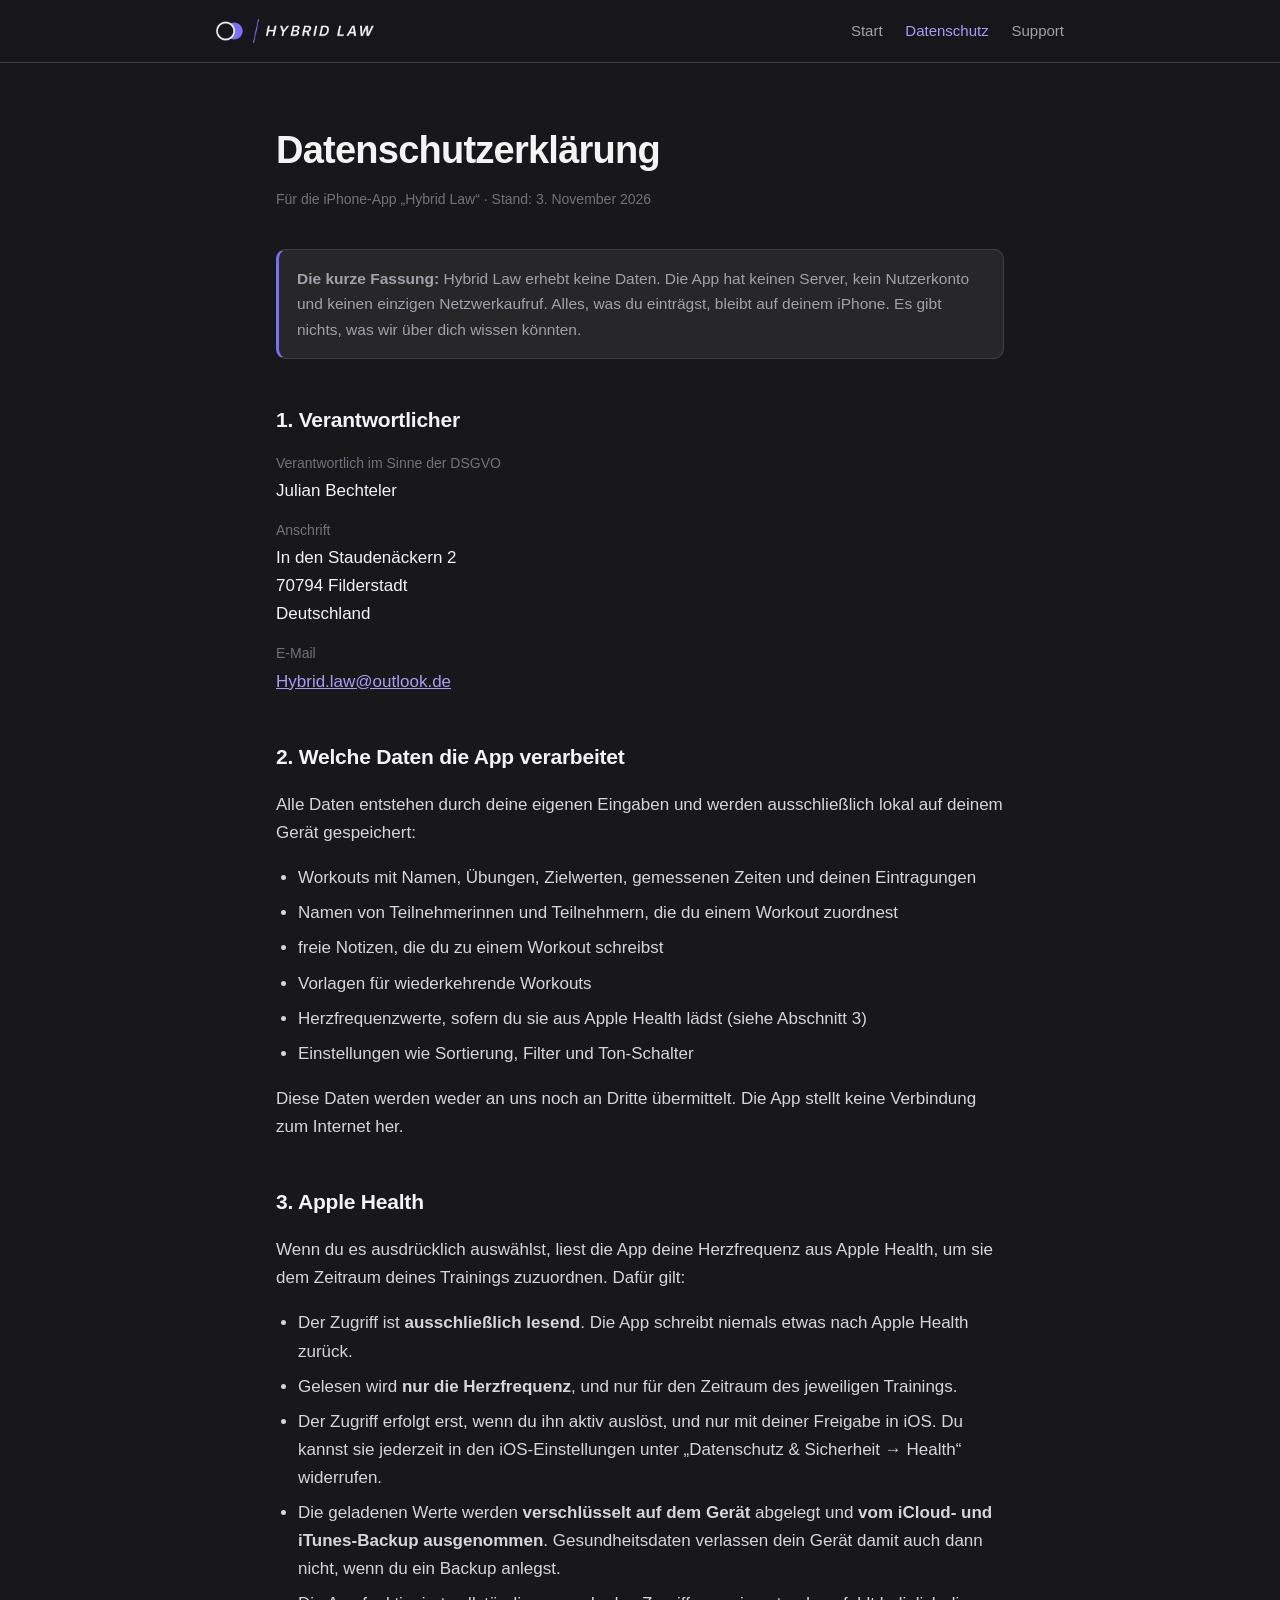
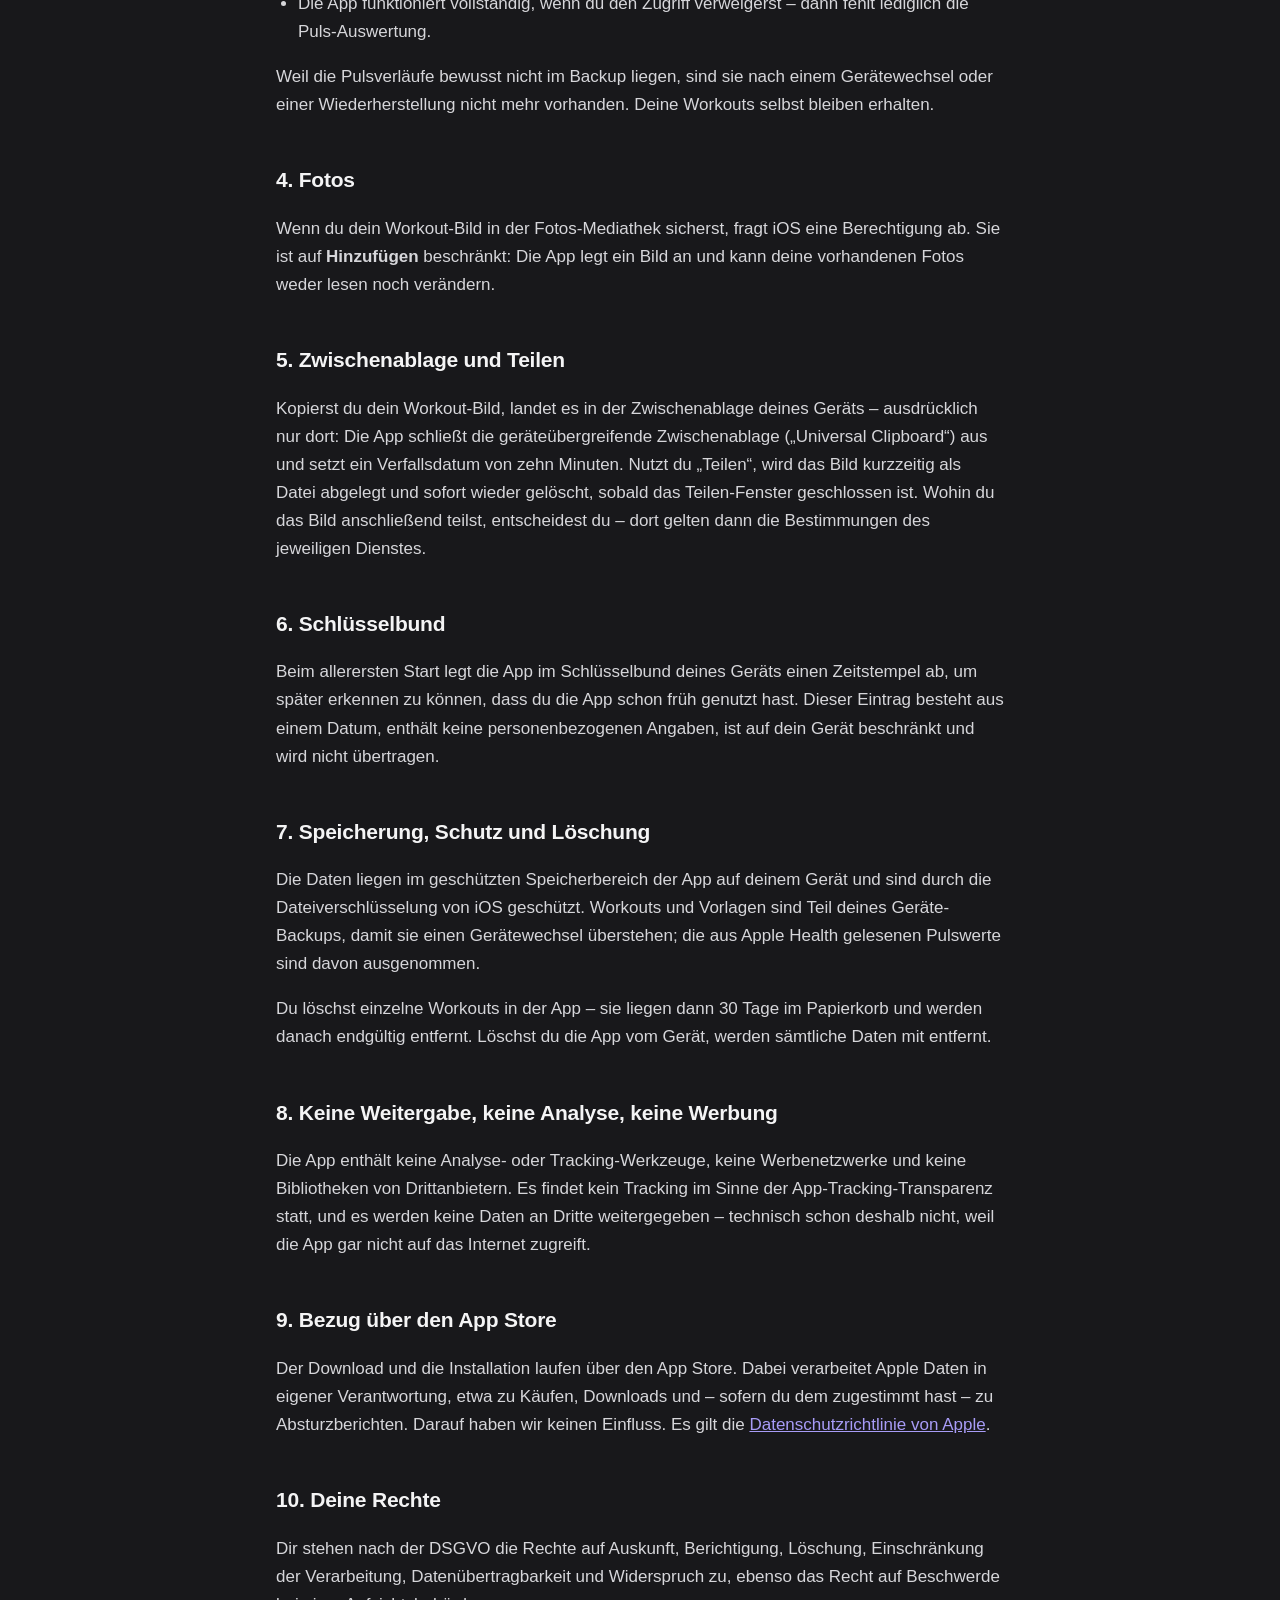
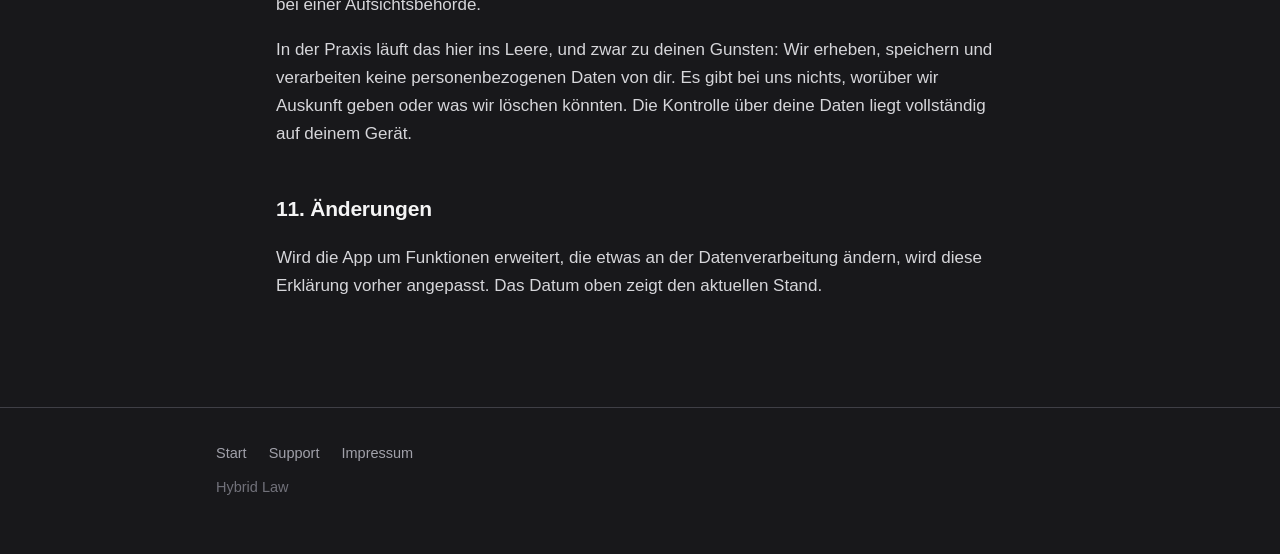
==== datenschutz.html @ 149b1d93 "Add files via upload" ====
<!doctype html>
<html lang="de">
<head>
<meta charset="utf-8">
<meta name="viewport" content="width=device-width, initial-scale=1">
<title>Datenschutzerklärung – Hybrid Law</title>
<meta name="description" content="Datenschutzerklärung der iPhone-App Hybrid Law. Die App erhebt keine Daten, hat keinen Server und kein Nutzerkonto.">
<!-- Hier steht die Anschrift des Verantwortlichen. Die Seite bleibt für jeden
     erreichbar, soll aber nicht in Suchergebnissen auftauchen - wie das Impressum. -->
<meta name="robots" content="noindex">
<meta name="theme-color" content="#18181b">
<link rel="stylesheet" href="style.css">
</head>
<body>

<header class="site">
  <div class="wrap">
    <a class="logo" href="index.html"><img src="logo.png" alt="Hybrid Law"></a>
    <nav class="site">
      <a href="index.html">Start</a>
      <a href="datenschutz.html" aria-current="page">Datenschutz</a>
      <a href="support.html">Support</a>
    </nav>
  </div>
</header>

<main class="page">
  <div class="wrap">

    <h1>Datenschutzerklärung</h1>
    <p class="updated">Für die iPhone-App „Hybrid Law“ · Stand: 3. November 2026</p>

    <div class="note">
      <strong>Die kurze Fassung:</strong> Hybrid Law erhebt keine Daten. Die App hat
      keinen Server, kein Nutzerkonto und keinen einzigen Netzwerkaufruf. Alles, was du
      einträgst, bleibt auf deinem iPhone. Es gibt nichts, was wir über dich wissen
      könnten.
    </div>

    <h2>1. Verantwortlicher</h2>
    <dl class="contact">
      <dt>Verantwortlich im Sinne der DSGVO</dt>
      <dd>Julian Bechteler</dd>
      <dt>Anschrift</dt>
      <dd>In den Staudenäckern 2<br>70794 Filderstadt<br>Deutschland</dd>
      <dt>E-Mail</dt>
      <dd><a href="mailto:Hybrid.law@outlook.de">Hybrid.law@outlook.de</a></dd>
    </dl>

    <h2>2. Welche Daten die App verarbeitet</h2>
    <p>
      Alle Daten entstehen durch deine eigenen Eingaben und werden ausschließlich lokal
      auf deinem Gerät gespeichert:
    </p>
    <ul>
      <li>Workouts mit Namen, Übungen, Zielwerten, gemessenen Zeiten und deinen Eintragungen</li>
      <li>Namen von Teilnehmerinnen und Teilnehmern, die du einem Workout zuordnest</li>
      <li>freie Notizen, die du zu einem Workout schreibst</li>
      <li>Vorlagen für wiederkehrende Workouts</li>
      <li>Herzfrequenzwerte, sofern du sie aus Apple Health lädst (siehe Abschnitt 3)</li>
      <li>Einstellungen wie Sortierung, Filter und Ton-Schalter</li>
    </ul>
    <p>
      Diese Daten werden weder an uns noch an Dritte übermittelt. Die App stellt keine
      Verbindung zum Internet her.
    </p>

    <h2>3. Apple Health</h2>
    <p>
      Wenn du es ausdrücklich auswählst, liest die App deine Herzfrequenz aus Apple
      Health, um sie dem Zeitraum deines Trainings zuzuordnen. Dafür gilt:
    </p>
    <ul>
      <li>Der Zugriff ist <strong>ausschließlich lesend</strong>. Die App schreibt niemals etwas nach Apple Health zurück.</li>
      <li>Gelesen wird <strong>nur die Herzfrequenz</strong>, und nur für den Zeitraum des jeweiligen Trainings.</li>
      <li>Der Zugriff erfolgt erst, wenn du ihn aktiv auslöst, und nur mit deiner Freigabe in iOS. Du kannst sie jederzeit in den iOS-Einstellungen unter „Datenschutz &amp; Sicherheit → Health“ widerrufen.</li>
      <li>Die geladenen Werte werden <strong>verschlüsselt auf dem Gerät</strong> abgelegt und <strong>vom iCloud- und iTunes-Backup ausgenommen</strong>. Gesundheitsdaten verlassen dein Gerät damit auch dann nicht, wenn du ein Backup anlegst.</li>
      <li>Die App funktioniert vollständig, wenn du den Zugriff verweigerst – dann fehlt lediglich die Puls-Auswertung.</li>
    </ul>
    <p>
      Weil die Pulsverläufe bewusst nicht im Backup liegen, sind sie nach einem
      Gerätewechsel oder einer Wiederherstellung nicht mehr vorhanden. Deine Workouts
      selbst bleiben erhalten.
    </p>

    <h2>4. Fotos</h2>
    <p>
      Wenn du dein Workout-Bild in der Fotos-Mediathek sicherst, fragt iOS eine
      Berechtigung ab. Sie ist auf <strong>Hinzufügen</strong> beschränkt: Die App legt
      ein Bild an und kann deine vorhandenen Fotos weder lesen noch verändern.
    </p>

    <h2>5. Zwischenablage und Teilen</h2>
    <p>
      Kopierst du dein Workout-Bild, landet es in der Zwischenablage deines Geräts –
      ausdrücklich nur dort: Die App schließt die geräteübergreifende Zwischenablage
      („Universal Clipboard“) aus und setzt ein Verfallsdatum von zehn Minuten. Nutzt du
      „Teilen“, wird das Bild kurzzeitig als Datei abgelegt und sofort wieder gelöscht,
      sobald das Teilen-Fenster geschlossen ist. Wohin du das Bild anschließend teilst,
      entscheidest du – dort gelten dann die Bestimmungen des jeweiligen Dienstes.
    </p>

    <h2>6. Schlüsselbund</h2>
    <p>
      Beim allerersten Start legt die App im Schlüsselbund deines Geräts einen
      Zeitstempel ab, um später erkennen zu können, dass du die App schon früh genutzt
      hast. Dieser Eintrag besteht aus einem Datum, enthält keine personenbezogenen
      Angaben, ist auf dein Gerät beschränkt und wird nicht übertragen.
    </p>

    <h2>7. Speicherung, Schutz und Löschung</h2>
    <p>
      Die Daten liegen im geschützten Speicherbereich der App auf deinem Gerät und sind
      durch die Dateiverschlüsselung von iOS geschützt. Workouts und Vorlagen sind Teil
      deines Geräte-Backups, damit sie einen Gerätewechsel überstehen; die aus Apple
      Health gelesenen Pulswerte sind davon ausgenommen.
    </p>
    <p>
      Du löschst einzelne Workouts in der App – sie liegen dann 30 Tage im Papierkorb und
      werden danach endgültig entfernt. Löschst du die App vom Gerät, werden sämtliche
      Daten mit entfernt.
    </p>

    <h2>8. Keine Weitergabe, keine Analyse, keine Werbung</h2>
    <p>
      Die App enthält keine Analyse- oder Tracking-Werkzeuge, keine Werbenetzwerke und
      keine Bibliotheken von Drittanbietern. Es findet kein Tracking im Sinne der
      App-Tracking-Transparenz statt, und es werden keine Daten an Dritte weitergegeben –
      technisch schon deshalb nicht, weil die App gar nicht auf das Internet zugreift.
    </p>

    <h2>9. Bezug über den App Store</h2>
    <p>
      Der Download und die Installation laufen über den App Store. Dabei verarbeitet
      Apple Daten in eigener Verantwortung, etwa zu Käufen, Downloads und – sofern du dem
      zugestimmt hast – zu Absturzberichten. Darauf haben wir keinen Einfluss. Es gilt
      die <a href="https://www.apple.com/legal/privacy/de-ww/" rel="noopener">Datenschutzrichtlinie
      von Apple</a>.
    </p>

    <h2>10. Deine Rechte</h2>
    <p>
      Dir stehen nach der DSGVO die Rechte auf Auskunft, Berichtigung, Löschung,
      Einschränkung der Verarbeitung, Datenübertragbarkeit und Widerspruch zu, ebenso das
      Recht auf Beschwerde bei einer Aufsichtsbehörde.
    </p>
    <p>
      In der Praxis läuft das hier ins Leere, und zwar zu deinen Gunsten: Wir erheben,
      speichern und verarbeiten keine personenbezogenen Daten von dir. Es gibt bei uns
      nichts, worüber wir Auskunft geben oder was wir löschen könnten. Die Kontrolle über
      deine Daten liegt vollständig auf deinem Gerät.
    </p>

    <h2>11. Änderungen</h2>
    <p>
      Wird die App um Funktionen erweitert, die etwas an der Datenverarbeitung ändern,
      wird diese Erklärung vorher angepasst. Das Datum oben zeigt den aktuellen Stand.
    </p>

  </div>
</main>

<footer class="site">
  <div class="wrap">
    <div class="links">
      <a href="index.html">Start</a>
      <a href="support.html">Support</a>
      <a href="impressum.html">Impressum</a>
    </div>
    <div>Hybrid Law</div>
  </div>
</footer>

</body>
</html>
---- style.css ----
/* Farben aus dem Design-System der App (DesignSystem.swift) */
:root {
  --bg: #18181b;
  --surface: #27272a;
  --card: #2f2f35;
  --border: #3f3f46;
  --purple: #7c6ff7;
  --purple-light: #a89cf7;
  --purple-deep: #2e2a5a;
  --text: #f4f4f5;
  --muted: #a1a1aa;
  --hint: #71717a;
  --green: #4ade80;

  --radius: 14px;
  --maxw: 880px;
}

* { box-sizing: border-box; }

html { scroll-behavior: smooth; }

body {
  margin: 0;
  background: var(--bg);
  color: var(--text);
  font-family: -apple-system, BlinkMacSystemFont, "SF Pro Text", "Segoe UI", Roboto, Helvetica, Arial, sans-serif;
  font-size: 17px;
  line-height: 1.65;
  -webkit-font-smoothing: antialiased;
}

.wrap {
  max-width: var(--maxw);
  margin: 0 auto;
  padding: 0 16px;
}

/* ---------- Kopfzeile ---------- */

header.site {
  position: sticky;
  top: 0;
  z-index: 10;
  background: rgba(24, 24, 27, 0.82);
  backdrop-filter: saturate(160%) blur(12px);
  border-bottom: 1px solid var(--border);
}

header.site .wrap {
  display: flex;
  align-items: center;
  gap: 20px;
  min-height: 62px;
  flex-wrap: wrap;
}

.logo {
  display: flex;
  align-items: center;
  gap: 10px;
  text-decoration: none;
  color: var(--text);
  margin-right: auto;
}

/* Das Lockup aus der App (Assets.xcassets/HybridLawLockup) */
.logo img {
  display: block;
  height: 26px;
  width: auto;
}

nav.site a {
  color: var(--muted);
  text-decoration: none;
  font-size: 15px;
  font-weight: 500;
  margin-left: 18px;
}

nav.site a:hover,
nav.site a[aria-current="page"] { color: var(--purple-light); }

/* ---------- Hero ---------- */

.hero {
  position: relative;
  overflow: hidden;
  border-bottom: 1px solid var(--border);
  padding: 84px 0 72px;
}

.hero::before {
  content: "";
  position: absolute;
  inset: -40% 0 auto 50%;
  width: 900px;
  height: 900px;
  transform: translateX(-50%);
  background: radial-gradient(circle, rgba(124, 111, 247, 0.22) 0%, rgba(124, 111, 247, 0) 62%);
  pointer-events: none;
}

.hero .wrap { position: relative; }

.hero h1 {
  font-size: clamp(34px, 7vw, 54px);
  line-height: 1.1;
  margin: 0 0 18px;
  letter-spacing: -0.02em;
}

.hero p.lead {
  font-size: clamp(17px, 2.4vw, 20px);
  color: var(--muted);
  max-width: 34em;
  margin: 0 0 30px;
}

.badge {
  display: inline-flex;
  align-items: center;
  gap: 8px;
  background: var(--purple-deep);
  border: 1px solid var(--purple);
  color: var(--purple-light);
  font-size: 13px;
  font-weight: 600;
  padding: 6px 13px;
  border-radius: 999px;
  margin-bottom: 22px;
}

.badge::before {
  content: "";
  width: 7px;
  height: 7px;
  border-radius: 50%;
  background: var(--green);
}

.actions { display: flex; flex-wrap: wrap; gap: 12px; }

.btn {
  display: inline-block;
  padding: 12px 22px;
  border-radius: 10px;
  font-weight: 600;
  font-size: 16px;
  text-decoration: none;
  border: 1px solid transparent;
}

.btn.primary { background: var(--purple); color: #fff; }
.btn.primary:hover { background: var(--purple-light); }
.btn.ghost { border-color: var(--border); color: var(--purple-light); }
.btn.ghost:hover { border-color: var(--purple); background: var(--surface); }

/* ---------- Abschnitte ---------- */

section { padding: 64px 0; }
section + section { border-top: 1px solid var(--border); }

h2 {
  font-size: clamp(24px, 4vw, 30px);
  letter-spacing: -0.01em;
  margin: 0 0 10px;
}

h2 + p.sub {
  color: var(--muted);
  margin: 0 0 32px;
  max-width: 44em;
}

h3 { font-size: 19px; margin: 0 0 6px; }

.grid {
  display: grid;
  /* min(): auf schmalen Displays darf die Mindestbreite nicht breiter werden
     als der Platz selbst, sonst läuft das Raster über den Rand hinaus. */
  grid-template-columns: repeat(auto-fit, minmax(min(240px, 100%), 1fr));
  gap: 14px;
}

/* Vier Kacheln sollen 2x2 stehen, nicht 3+1: breitere Mindestbreite erzwingt
   bei der Seitenbreite genau zwei Spalten. */
.grid.pair {
  grid-template-columns: repeat(auto-fit, minmax(min(330px, 100%), 1fr));
}

.card {
  background: var(--card);
  border: 1px solid var(--border);
  border-radius: var(--radius);
  padding: 22px;
}

.card .icon {
  color: var(--purple-light);
  margin-bottom: 12px;
  display: block;
}

.card p { margin: 0; color: var(--muted); font-size: 15.5px; }

.card.highlight {
  background: linear-gradient(160deg, var(--purple-deep), var(--card));
  border-color: var(--purple);
}

/* ---------- Textseiten ---------- */

.page { padding: 56px 0 90px; }
.page .wrap { max-width: 760px; }

.page h1 {
  font-size: clamp(28px, 5vw, 38px);
  margin: 0 0 6px;
  letter-spacing: -0.02em;
}

.page .updated { color: var(--hint); font-size: 14px; margin: 0 0 38px; }

.page h2 {
  font-size: 21px;
  margin: 40px 0 10px;
  padding-top: 4px;
}

.page p, .page li { color: #d6d6da; }
.page ul { padding-left: 22px; }
.page li { margin-bottom: 7px; }

.page a { color: var(--purple-light); }

.note {
  background: var(--surface);
  border: 1px solid var(--border);
  border-left: 3px solid var(--purple);
  border-radius: 10px;
  padding: 16px 18px;
  margin: 24px 0;
  font-size: 15.5px;
  color: var(--muted);
}

.todo {
  background: #3a2a12;
  border: 1px solid #a16207;
  border-radius: 10px;
  padding: 16px 18px;
  margin: 24px 0;
  font-size: 15.5px;
  color: #fde68a;
}

dl.contact { margin: 0; }
dl.contact dt { color: var(--hint); font-size: 14px; margin-top: 14px; }
dl.contact dd { margin: 2px 0 0; }

/* ---------- Fußzeile ---------- */

footer.site {
  border-top: 1px solid var(--border);
  padding: 34px 0 54px;
  color: var(--hint);
  font-size: 14.5px;
}

footer.site .links { margin-bottom: 10px; }
footer.site a { color: var(--muted); text-decoration: none; margin-right: 18px; }
footer.site a:hover { color: var(--purple-light); }

@media (max-width: 560px) {
  .hero { padding: 58px 0 50px; }
  section { padding: 48px 0; }
  nav.site a { margin-left: 0; margin-right: 16px; }
  header.site .wrap { padding-top: 10px; padding-bottom: 10px; }
}
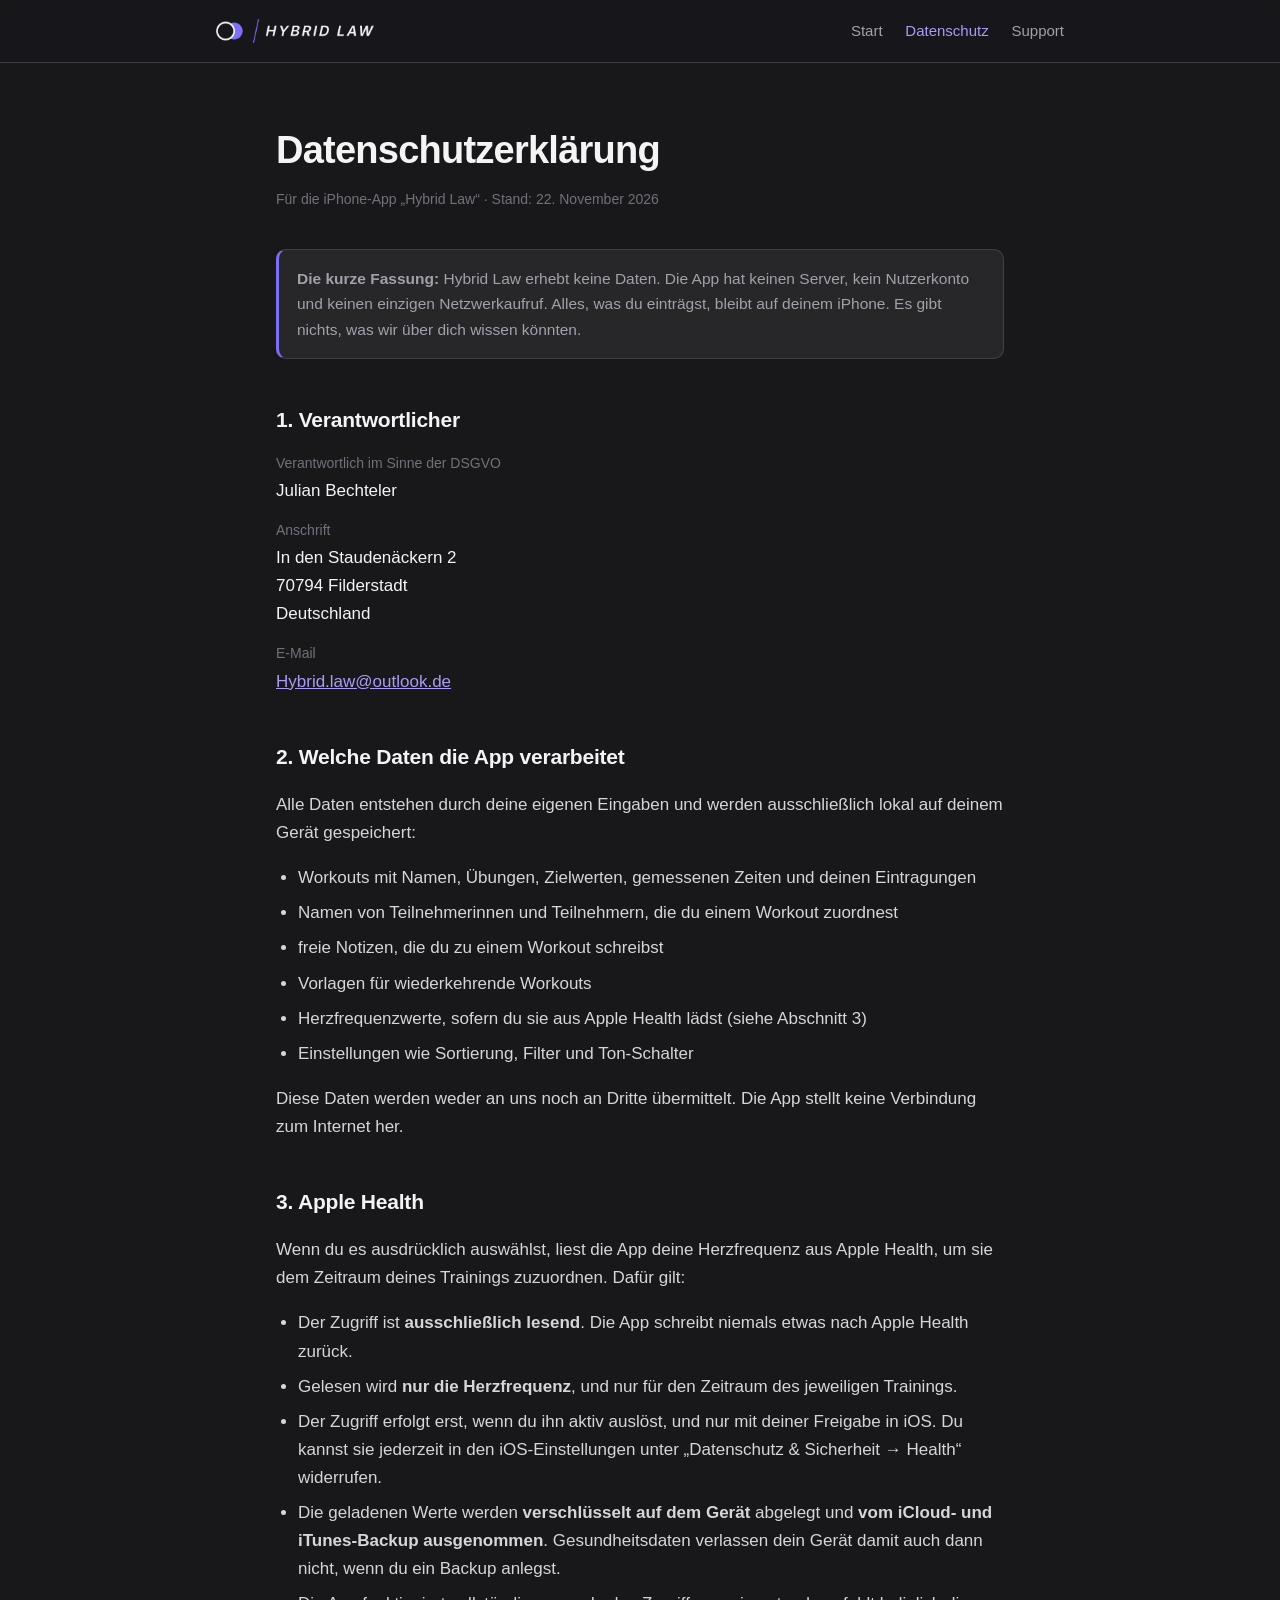
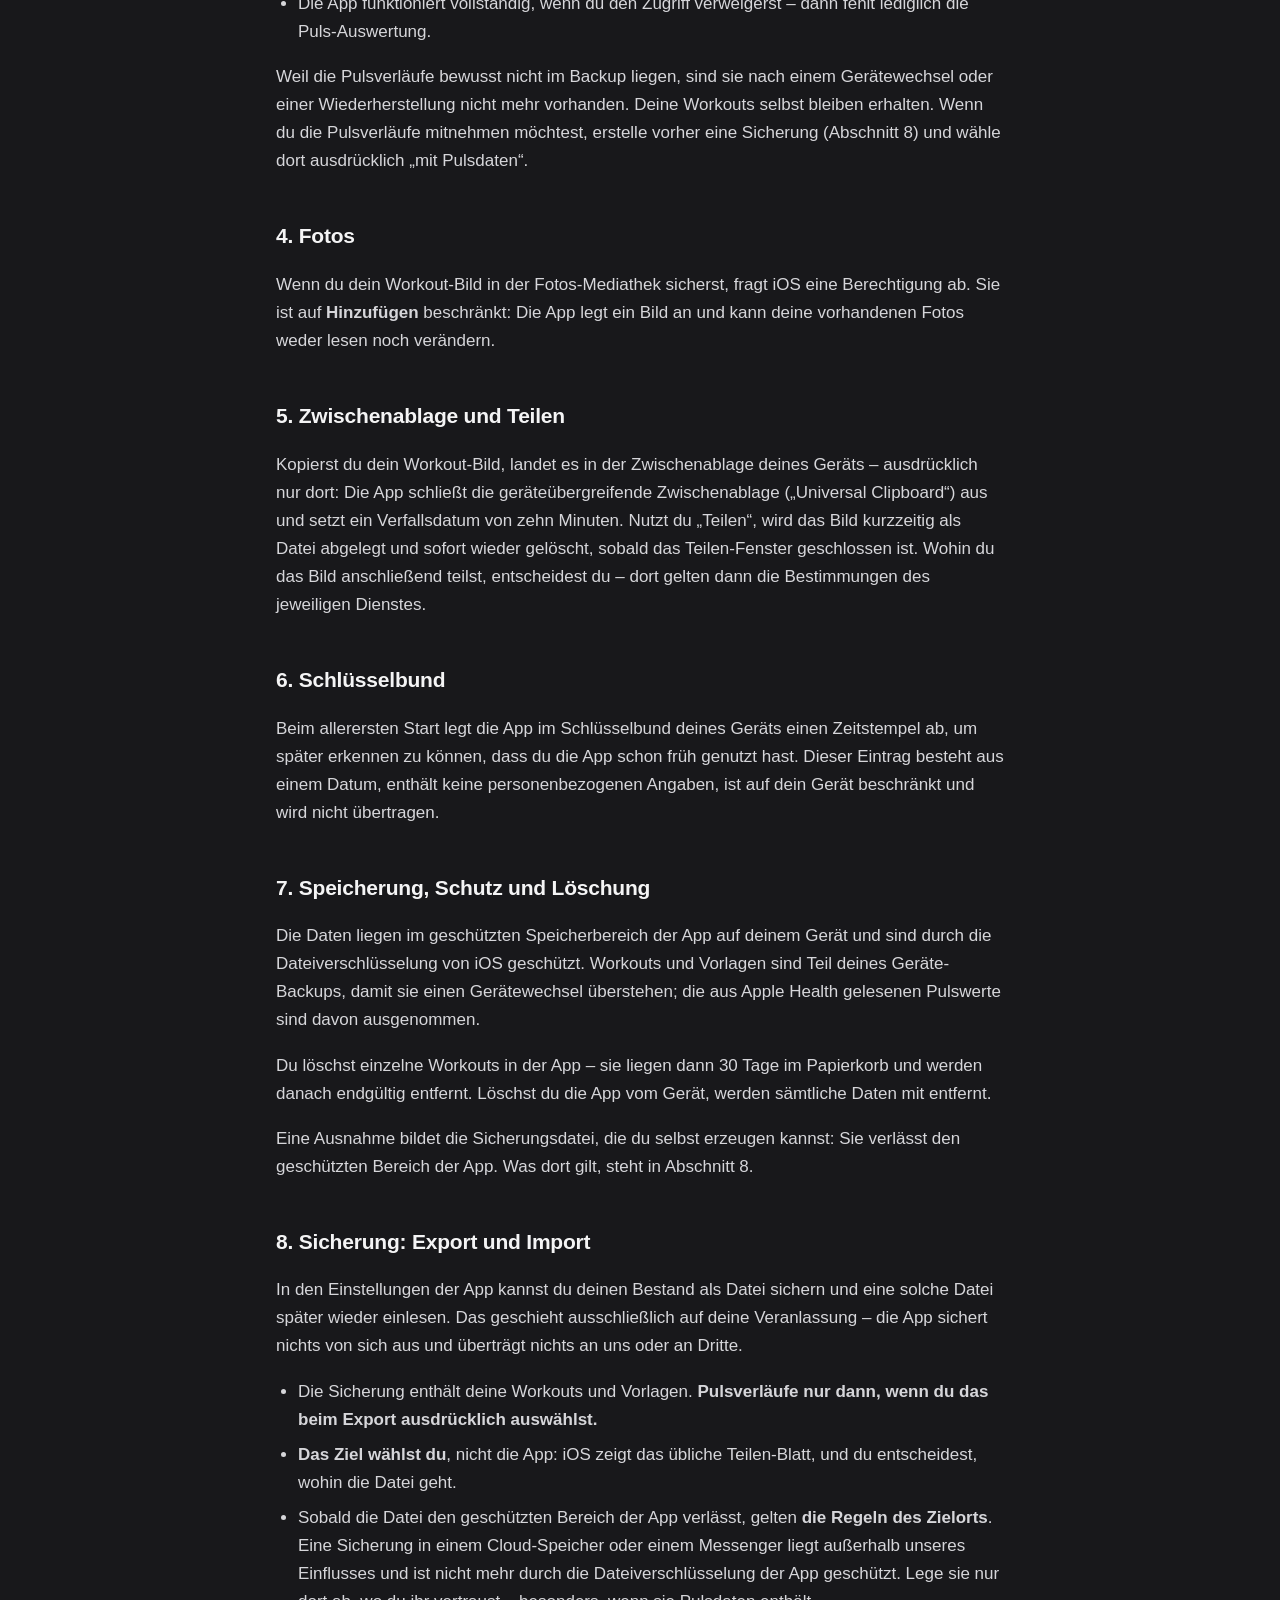
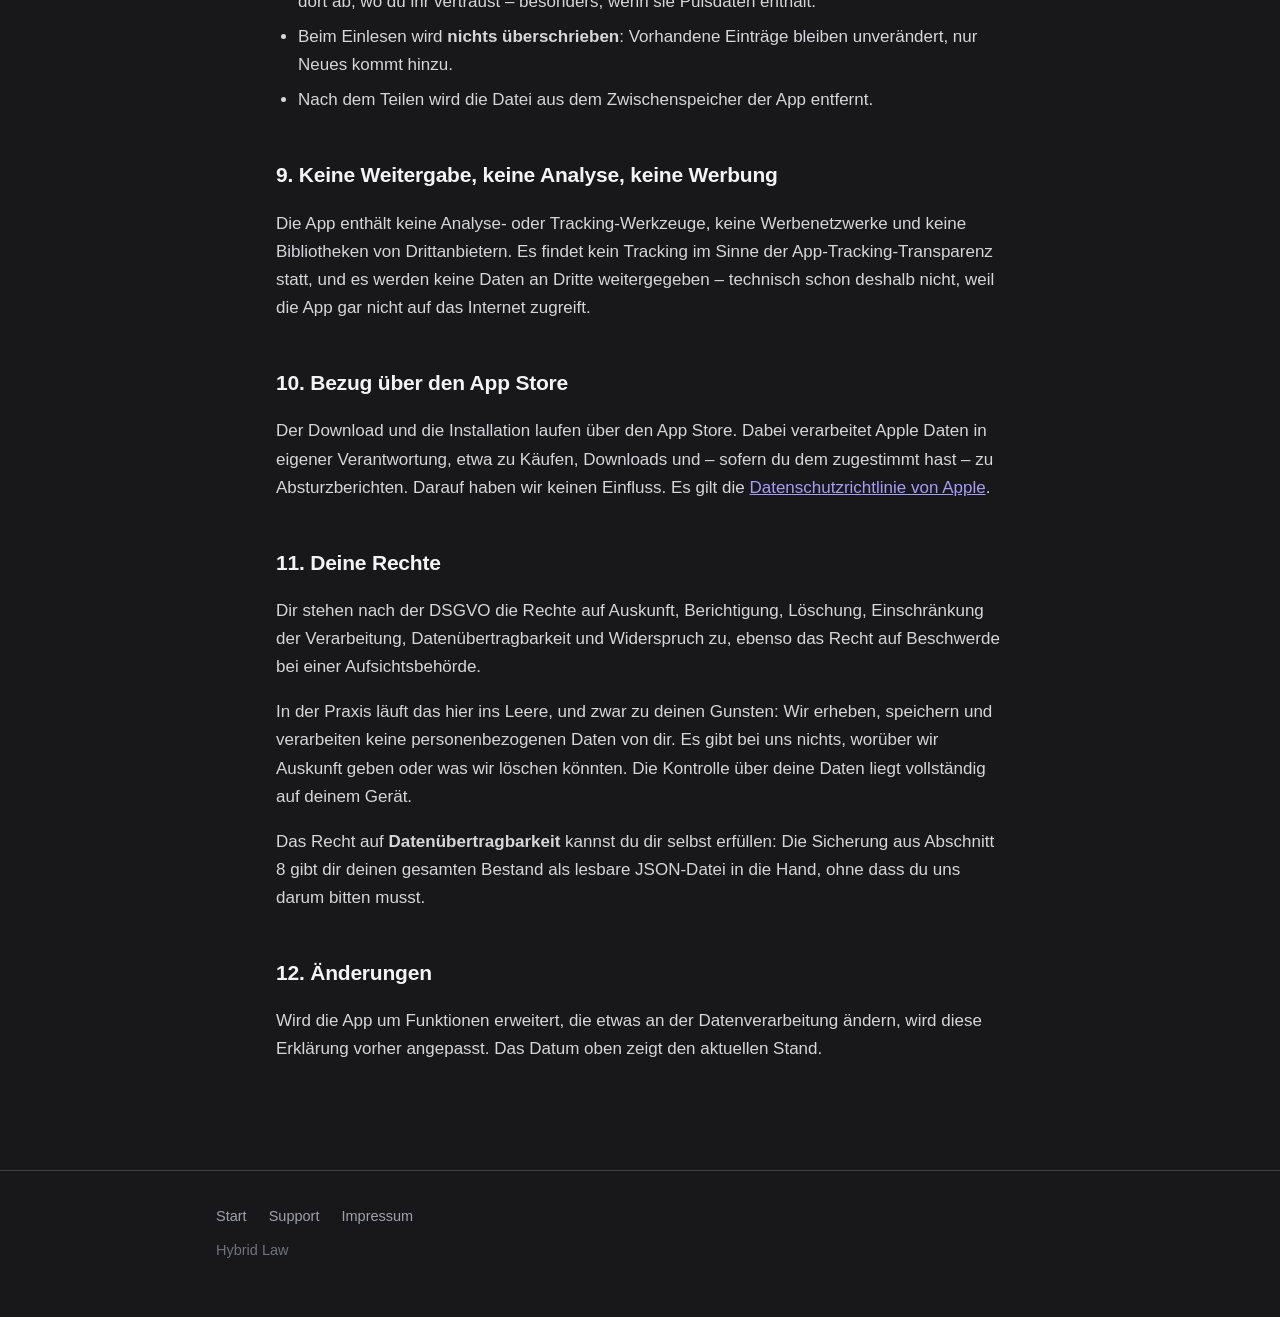
==== commit 504fdd95: "Add files via upload" ====
--- a/datenschutz.html
+++ b/datenschutz.html
@@ -28,7 +28,7 @@
   <div class="wrap">
 
     <h1>Datenschutzerklärung</h1>
-    <p class="updated">Für die iPhone-App „Hybrid Law“ · Stand: 3. November 2026</p>
+    <p class="updated">Für die iPhone-App „Hybrid Law“ · Stand: 22. November 2026</p>
 
     <div class="note">
       <strong>Die kurze Fassung:</strong> Hybrid Law erhebt keine Daten. Die App hat
@@ -80,7 +80,9 @@
     <p>
       Weil die Pulsverläufe bewusst nicht im Backup liegen, sind sie nach einem
       Gerätewechsel oder einer Wiederherstellung nicht mehr vorhanden. Deine Workouts
-      selbst bleiben erhalten.
+      selbst bleiben erhalten. Wenn du die Pulsverläufe mitnehmen möchtest, erstelle
+      vorher eine Sicherung (Abschnitt 8) und wähle dort ausdrücklich „mit
+      Pulsdaten“.
     </p>
 
     <h2>4. Fotos</h2>
@@ -120,8 +122,27 @@
       werden danach endgültig entfernt. Löschst du die App vom Gerät, werden sämtliche
       Daten mit entfernt.
     </p>
-
-    <h2>8. Keine Weitergabe, keine Analyse, keine Werbung</h2>
+    <p>
+      Eine Ausnahme bildet die Sicherungsdatei, die du selbst erzeugen kannst: Sie
+      verlässt den geschützten Bereich der App. Was dort gilt, steht in Abschnitt 8.
+    </p>
+
+    <h2>8. Sicherung: Export und Import</h2>
+    <p>
+      In den Einstellungen der App kannst du deinen Bestand als Datei sichern und eine
+      solche Datei später wieder einlesen. Das geschieht ausschließlich auf deine
+      Veranlassung – die App sichert nichts von sich aus und überträgt nichts an uns
+      oder an Dritte.
+    </p>
+    <ul>
+      <li>Die Sicherung enthält deine Workouts und Vorlagen. <strong>Pulsverläufe nur dann, wenn du das beim Export ausdrücklich auswählst.</strong></li>
+      <li><strong>Das Ziel wählst du</strong>, nicht die App: iOS zeigt das übliche Teilen-Blatt, und du entscheidest, wohin die Datei geht.</li>
+      <li>Sobald die Datei den geschützten Bereich der App verlässt, gelten <strong>die Regeln des Zielorts</strong>. Eine Sicherung in einem Cloud-Speicher oder einem Messenger liegt außerhalb unseres Einflusses und ist nicht mehr durch die Dateiverschlüsselung der App geschützt. Lege sie nur dort ab, wo du ihr vertraust – besonders, wenn sie Pulsdaten enthält.</li>
+      <li>Beim Einlesen wird <strong>nichts überschrieben</strong>: Vorhandene Einträge bleiben unverändert, nur Neues kommt hinzu.</li>
+      <li>Nach dem Teilen wird die Datei aus dem Zwischenspeicher der App entfernt.</li>
+    </ul>
+
+    <h2>9. Keine Weitergabe, keine Analyse, keine Werbung</h2>
     <p>
       Die App enthält keine Analyse- oder Tracking-Werkzeuge, keine Werbenetzwerke und
       keine Bibliotheken von Drittanbietern. Es findet kein Tracking im Sinne der
@@ -129,7 +150,7 @@
       technisch schon deshalb nicht, weil die App gar nicht auf das Internet zugreift.
     </p>
 
-    <h2>9. Bezug über den App Store</h2>
+    <h2>10. Bezug über den App Store</h2>
     <p>
       Der Download und die Installation laufen über den App Store. Dabei verarbeitet
       Apple Daten in eigener Verantwortung, etwa zu Käufen, Downloads und – sofern du dem
@@ -138,7 +159,7 @@
       von Apple</a>.
     </p>
 
-    <h2>10. Deine Rechte</h2>
+    <h2>11. Deine Rechte</h2>
     <p>
       Dir stehen nach der DSGVO die Rechte auf Auskunft, Berichtigung, Löschung,
       Einschränkung der Verarbeitung, Datenübertragbarkeit und Widerspruch zu, ebenso das
@@ -150,8 +171,13 @@
       nichts, worüber wir Auskunft geben oder was wir löschen könnten. Die Kontrolle über
       deine Daten liegt vollständig auf deinem Gerät.
     </p>
-
-    <h2>11. Änderungen</h2>
+    <p>
+      Das Recht auf <strong>Datenübertragbarkeit</strong> kannst du dir selbst erfüllen:
+      Die Sicherung aus Abschnitt 8 gibt dir deinen gesamten Bestand als lesbare
+      JSON-Datei in die Hand, ohne dass du uns darum bitten musst.
+    </p>
+
+    <h2>12. Änderungen</h2>
     <p>
       Wird die App um Funktionen erweitert, die etwas an der Datenverarbeitung ändern,
       wird diese Erklärung vorher angepasst. Das Datum oben zeigt den aktuellen Stand.
